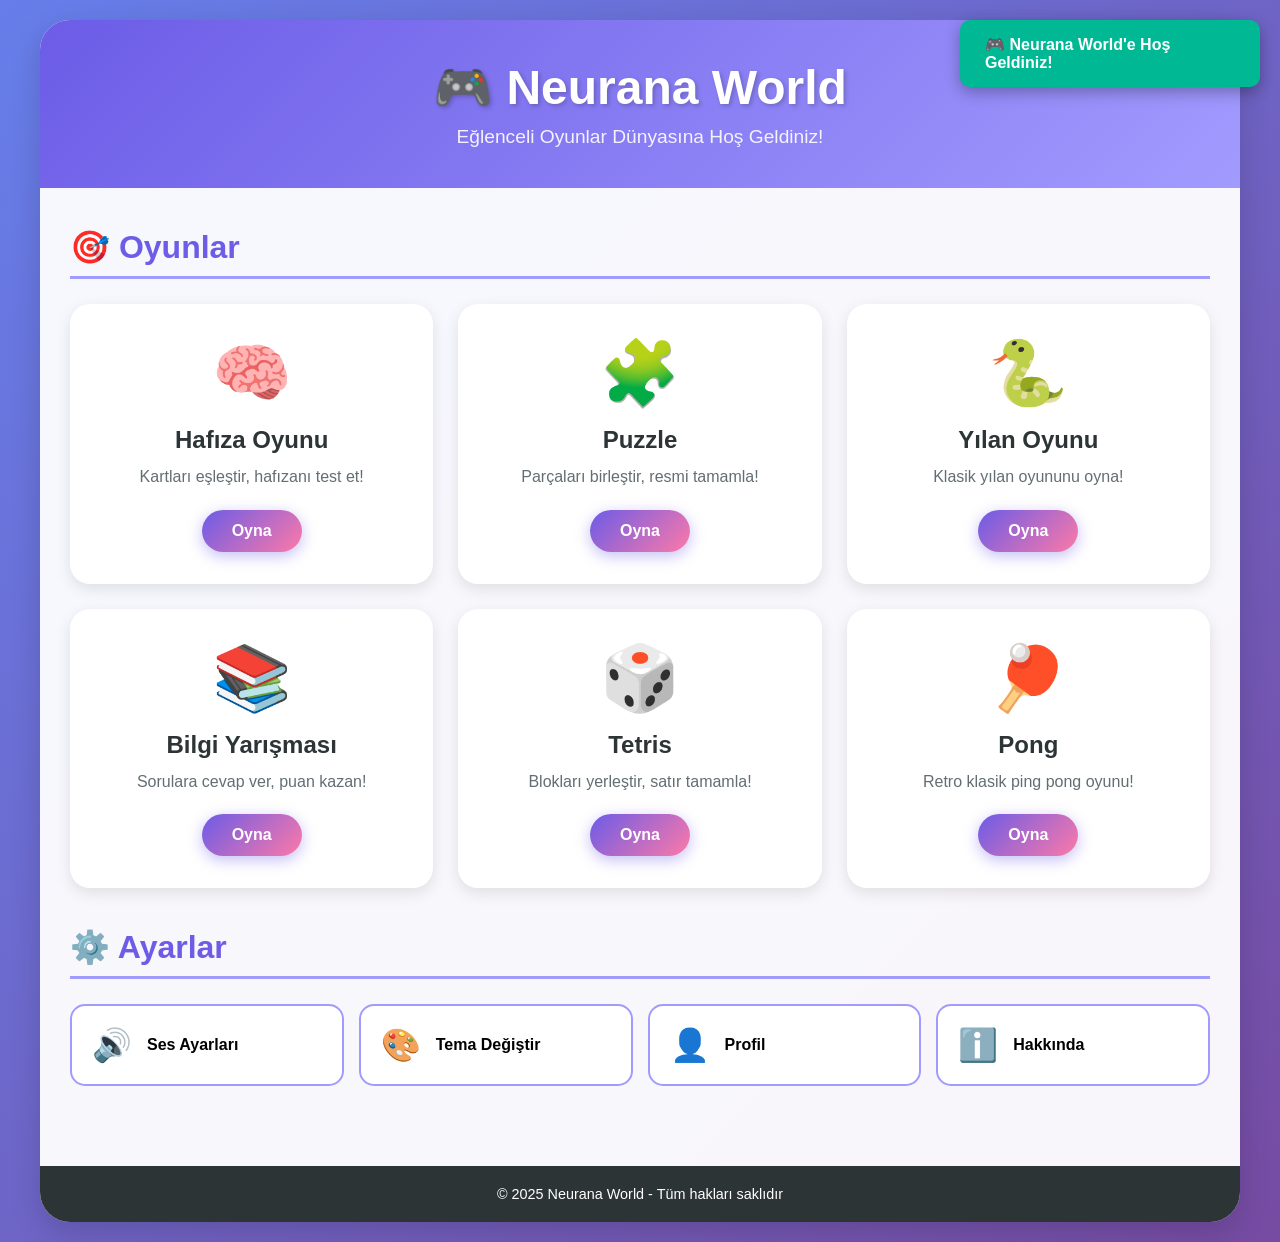
==== index.html @ c38fe825 "Add beautiful main menu with games section Created a modern, responsive main menu featuring: - 6 gam" ====
<!DOCTYPE html>
<html lang="tr">
<head>
    <meta charset="UTF-8">
    <meta name="viewport" content="width=device-width, initial-scale=1.0">
    <title>Neurana World - Ana Menü</title>
    <link rel="stylesheet" href="style.css">
</head>
<body>
    <div class="container">
        <header class="header">
            <h1 class="title">🎮 Neurana World</h1>
            <p class="subtitle">Eğlenceli Oyunlar Dünyasına Hoş Geldiniz!</p>
        </header>

        <main class="main-menu">
            <div class="menu-section">
                <h2 class="section-title">🎯 Oyunlar</h2>
                <div class="games-grid">
                    <div class="game-card" data-game="memory">
                        <div class="game-icon">🧠</div>
                        <h3>Hafıza Oyunu</h3>
                        <p>Kartları eşleştir, hafızanı test et!</p>
                        <button class="play-btn">Oyna</button>
                    </div>

                    <div class="game-card" data-game="puzzle">
                        <div class="game-icon">🧩</div>
                        <h3>Puzzle</h3>
                        <p>Parçaları birleştir, resmi tamamla!</p>
                        <button class="play-btn">Oyna</button>
                    </div>

                    <div class="game-card" data-game="snake">
                        <div class="game-icon">🐍</div>
                        <h3>Yılan Oyunu</h3>
                        <p>Klasik yılan oyununu oyna!</p>
                        <button class="play-btn">Oyna</button>
                    </div>

                    <div class="game-card" data-game="quiz">
                        <div class="game-icon">📚</div>
                        <h3>Bilgi Yarışması</h3>
                        <p>Sorulara cevap ver, puan kazan!</p>
                        <button class="play-btn">Oyna</button>
                    </div>

                    <div class="game-card" data-game="tetris">
                        <div class="game-icon">🎲</div>
                        <h3>Tetris</h3>
                        <p>Blokları yerleştir, satır tamamla!</p>
                        <button class="play-btn">Oyna</button>
                    </div>

                    <div class="game-card" data-game="pong">
                        <div class="game-icon">🏓</div>
                        <h3>Pong</h3>
                        <p>Retro klasik ping pong oyunu!</p>
                        <button class="play-btn">Oyna</button>
                    </div>
                </div>
            </div>

            <div class="menu-section">
                <h2 class="section-title">⚙️ Ayarlar</h2>
                <div class="settings-panel">
                    <button class="menu-btn">
                        <span class="btn-icon">🔊</span>
                        <span class="btn-text">Ses Ayarları</span>
                    </button>
                    <button class="menu-btn">
                        <span class="btn-icon">🎨</span>
                        <span class="btn-text">Tema Değiştir</span>
                    </button>
                    <button class="menu-btn">
                        <span class="btn-icon">👤</span>
                        <span class="btn-text">Profil</span>
                    </button>
                    <button class="menu-btn">
                        <span class="btn-icon">ℹ️</span>
                        <span class="btn-text">Hakkında</span>
                    </button>
                </div>
            </div>
        </main>

        <footer class="footer">
            <p>© 2025 Neurana World - Tüm hakları saklıdır</p>
        </footer>
    </div>

    <script src="script.js"></script>
</body>
</html>
---- style.css ----
* {
    margin: 0;
    padding: 0;
    box-sizing: border-box;
}

:root {
    --primary-color: #6c5ce7;
    --secondary-color: #a29bfe;
    --accent-color: #fd79a8;
    --dark-bg: #2d3436;
    --light-bg: #dfe6e9;
    --card-bg: #ffffff;
    --text-dark: #2d3436;
    --text-light: #636e72;
    --shadow: 0 10px 30px rgba(0, 0, 0, 0.15);
    --shadow-hover: 0 15px 40px rgba(0, 0, 0, 0.25);
}

body {
    font-family: 'Segoe UI', Tahoma, Geneva, Verdana, sans-serif;
    background: linear-gradient(135deg, #667eea 0%, #764ba2 100%);
    min-height: 100vh;
    display: flex;
    justify-content: center;
    align-items: center;
    padding: 20px;
}

.container {
    width: 100%;
    max-width: 1200px;
    background: rgba(255, 255, 255, 0.95);
    border-radius: 30px;
    box-shadow: var(--shadow);
    overflow: hidden;
    animation: fadeIn 0.6s ease-out;
}

@keyframes fadeIn {
    from {
        opacity: 0;
        transform: translateY(30px);
    }
    to {
        opacity: 1;
        transform: translateY(0);
    }
}

/* Header Styles */
.header {
    background: linear-gradient(135deg, var(--primary-color), var(--secondary-color));
    color: white;
    padding: 40px 30px;
    text-align: center;
}

.title {
    font-size: 3rem;
    font-weight: bold;
    margin-bottom: 10px;
    text-shadow: 2px 2px 4px rgba(0, 0, 0, 0.2);
    animation: bounce 1s ease-in-out;
}

@keyframes bounce {
    0%, 100% {
        transform: translateY(0);
    }
    50% {
        transform: translateY(-10px);
    }
}

.subtitle {
    font-size: 1.2rem;
    opacity: 0.9;
}

/* Main Menu Styles */
.main-menu {
    padding: 40px 30px;
}

.menu-section {
    margin-bottom: 40px;
}

.section-title {
    font-size: 2rem;
    color: var(--primary-color);
    margin-bottom: 25px;
    padding-bottom: 10px;
    border-bottom: 3px solid var(--secondary-color);
}

/* Games Grid */
.games-grid {
    display: grid;
    grid-template-columns: repeat(auto-fit, minmax(280px, 1fr));
    gap: 25px;
    margin-bottom: 30px;
}

.game-card {
    background: var(--card-bg);
    border-radius: 20px;
    padding: 30px;
    text-align: center;
    box-shadow: 0 5px 15px rgba(0, 0, 0, 0.1);
    transition: all 0.3s ease;
    cursor: pointer;
    border: 2px solid transparent;
}

.game-card:hover {
    transform: translateY(-10px);
    box-shadow: var(--shadow-hover);
    border-color: var(--primary-color);
}

.game-icon {
    font-size: 4rem;
    margin-bottom: 15px;
    animation: pulse 2s ease-in-out infinite;
}

@keyframes pulse {
    0%, 100% {
        transform: scale(1);
    }
    50% {
        transform: scale(1.1);
    }
}

.game-card h3 {
    font-size: 1.5rem;
    color: var(--text-dark);
    margin-bottom: 10px;
}

.game-card p {
    color: var(--text-light);
    margin-bottom: 20px;
    line-height: 1.6;
}

.play-btn {
    background: linear-gradient(135deg, var(--primary-color), var(--accent-color));
    color: white;
    border: none;
    padding: 12px 30px;
    border-radius: 25px;
    font-size: 1rem;
    font-weight: bold;
    cursor: pointer;
    transition: all 0.3s ease;
    box-shadow: 0 4px 15px rgba(108, 92, 231, 0.4);
}

.play-btn:hover {
    transform: scale(1.05);
    box-shadow: 0 6px 20px rgba(108, 92, 231, 0.6);
}

.play-btn:active {
    transform: scale(0.98);
}

/* Settings Panel */
.settings-panel {
    display: grid;
    grid-template-columns: repeat(auto-fit, minmax(200px, 1fr));
    gap: 15px;
}

.menu-btn {
    background: white;
    border: 2px solid var(--secondary-color);
    border-radius: 15px;
    padding: 20px;
    display: flex;
    align-items: center;
    gap: 15px;
    cursor: pointer;
    transition: all 0.3s ease;
    font-size: 1rem;
}

.menu-btn:hover {
    background: var(--secondary-color);
    color: white;
    transform: translateX(5px);
}

.btn-icon {
    font-size: 2rem;
}

.btn-text {
    font-weight: 600;
}

/* Footer */
.footer {
    background: var(--dark-bg);
    color: white;
    text-align: center;
    padding: 20px;
    font-size: 0.9rem;
}

/* Responsive Design */
@media (max-width: 768px) {
    .title {
        font-size: 2rem;
    }

    .subtitle {
        font-size: 1rem;
    }

    .games-grid {
        grid-template-columns: 1fr;
    }

    .settings-panel {
        grid-template-columns: 1fr;
    }

    .main-menu {
        padding: 20px 15px;
    }
}

/* Animations */
.game-card:nth-child(1) { animation: slideIn 0.5s ease-out 0.1s backwards; }
.game-card:nth-child(2) { animation: slideIn 0.5s ease-out 0.2s backwards; }
.game-card:nth-child(3) { animation: slideIn 0.5s ease-out 0.3s backwards; }
.game-card:nth-child(4) { animation: slideIn 0.5s ease-out 0.4s backwards; }
.game-card:nth-child(5) { animation: slideIn 0.5s ease-out 0.5s backwards; }
.game-card:nth-child(6) { animation: slideIn 0.5s ease-out 0.6s backwards; }

@keyframes slideIn {
    from {
        opacity: 0;
        transform: translateX(-50px);
    }
    to {
        opacity: 1;
        transform: translateX(0);
    }
}
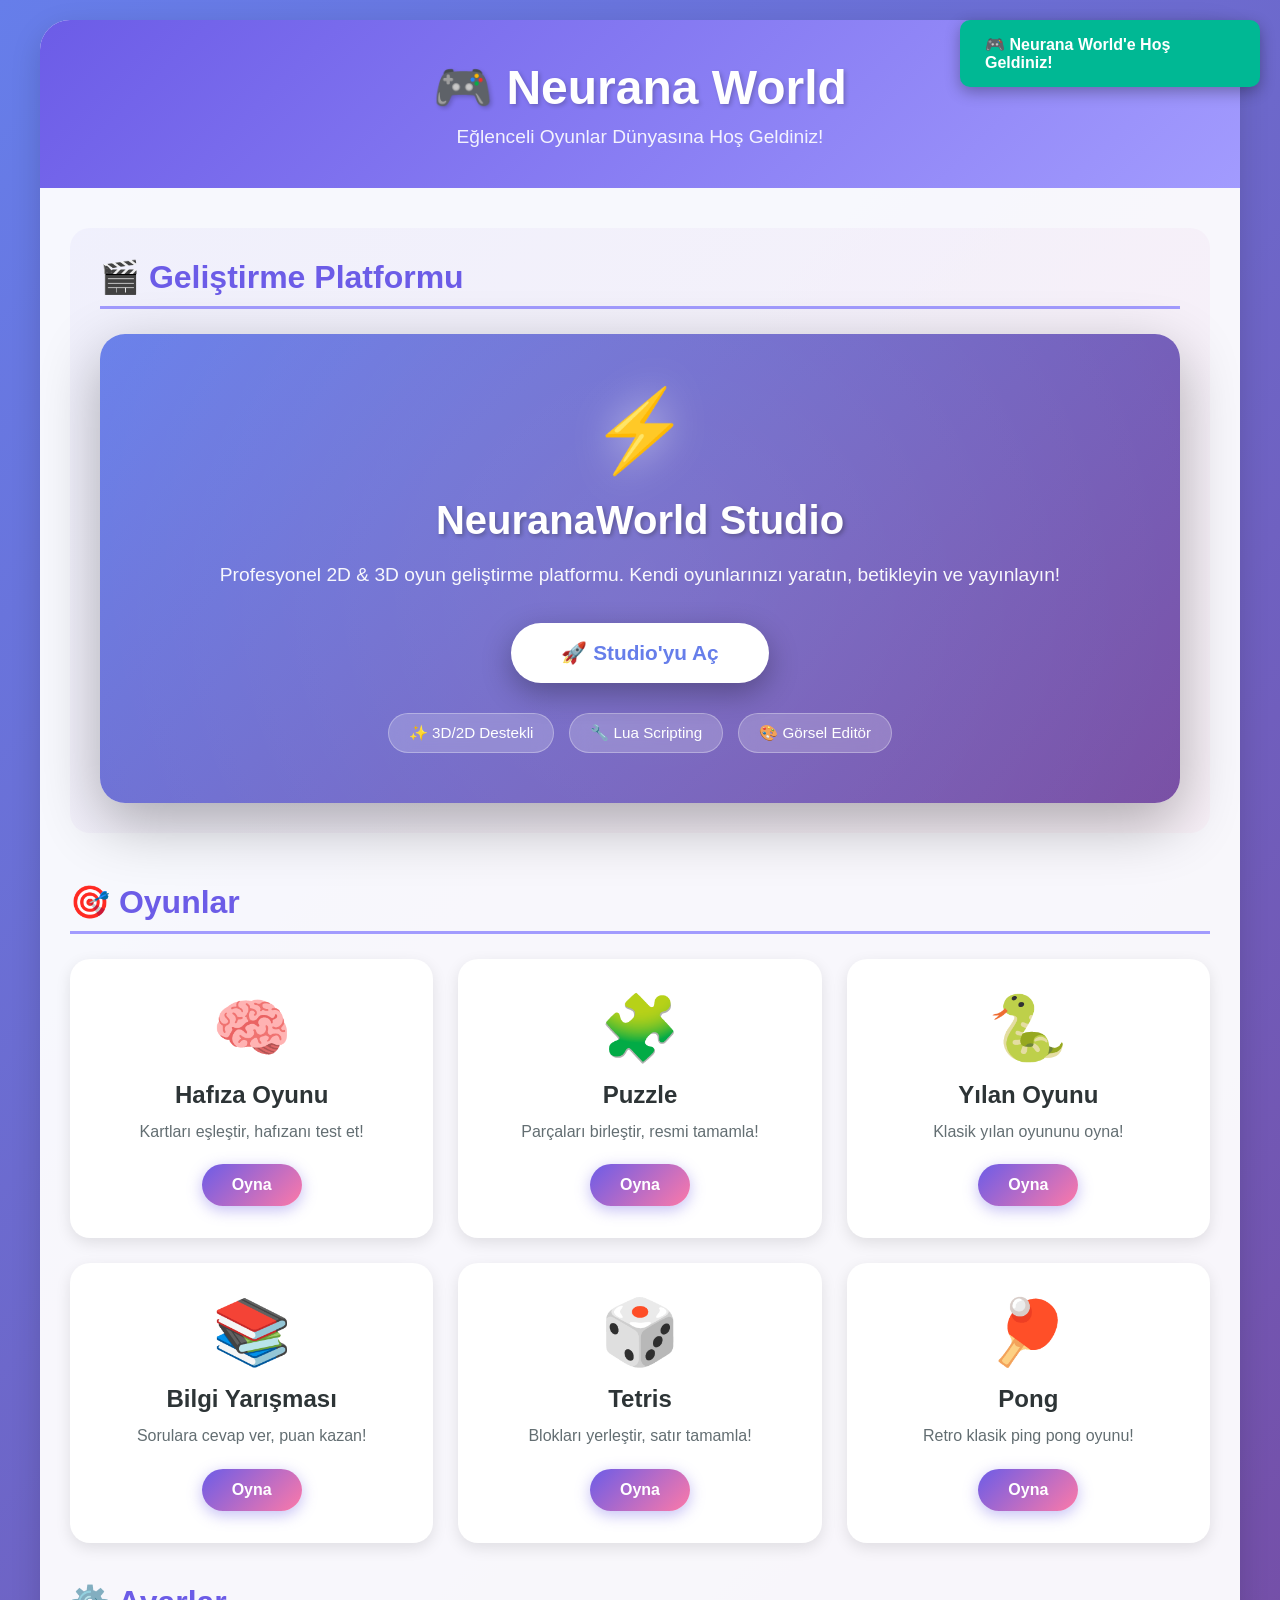
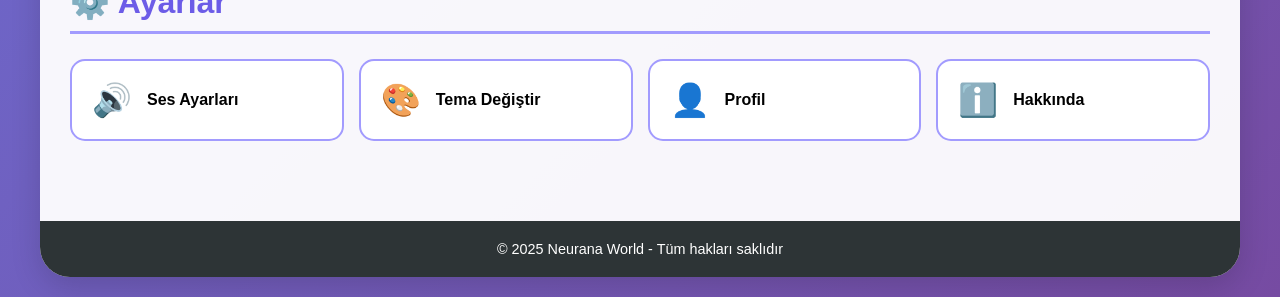
==== commit 15019c0e: "Add NeuranaWorld Studio foundation and roadmap Features: - Added Studio button to main menu with stu" ====
--- a/index.html
+++ b/index.html
@@ -14,6 +14,24 @@
         </header>
 
         <main class="main-menu">
+            <!-- NeuranaWorld Studio Section -->
+            <div class="menu-section studio-section">
+                <h2 class="section-title">🎬 Geliştirme Platformu</h2>
+                <div class="studio-card">
+                    <div class="studio-icon">⚡</div>
+                    <h2>NeuranaWorld Studio</h2>
+                    <p>Profesyonel 2D & 3D oyun geliştirme platformu. Kendi oyunlarınızı yaratın, betikleyin ve yayınlayın!</p>
+                    <button class="studio-btn" id="openStudio">
+                        <span>🚀 Studio'yu Aç</span>
+                    </button>
+                    <div class="studio-features">
+                        <span class="feature-tag">✨ 3D/2D Destekli</span>
+                        <span class="feature-tag">🔧 Lua Scripting</span>
+                        <span class="feature-tag">🎨 Görsel Editör</span>
+                    </div>
+                </div>
+            </div>
+
             <div class="menu-section">
                 <h2 class="section-title">🎯 Oyunlar</h2>
                 <div class="games-grid">
--- a/style.css
+++ b/style.css
@@ -212,6 +212,109 @@
     font-size: 0.9rem;
 }
 
+/* Studio Section Styles */
+.studio-section {
+    background: linear-gradient(135deg, rgba(108, 92, 231, 0.05), rgba(253, 121, 168, 0.05));
+    padding: 30px;
+    border-radius: 20px;
+    margin-bottom: 50px;
+}
+
+.studio-card {
+    background: linear-gradient(135deg, #667eea 0%, #764ba2 100%);
+    color: white;
+    padding: 50px;
+    border-radius: 25px;
+    text-align: center;
+    box-shadow: 0 20px 60px rgba(0, 0, 0, 0.3);
+    position: relative;
+    overflow: hidden;
+    transition: all 0.4s ease;
+}
+
+.studio-card::before {
+    content: '';
+    position: absolute;
+    top: -50%;
+    right: -50%;
+    width: 200%;
+    height: 200%;
+    background: radial-gradient(circle, rgba(255,255,255,0.1) 0%, transparent 70%);
+    animation: rotate 20s linear infinite;
+}
+
+@keyframes rotate {
+    from { transform: rotate(0deg); }
+    to { transform: rotate(360deg); }
+}
+
+.studio-card:hover {
+    transform: translateY(-10px) scale(1.02);
+    box-shadow: 0 30px 80px rgba(0, 0, 0, 0.4);
+}
+
+.studio-icon {
+    font-size: 5rem;
+    margin-bottom: 20px;
+    animation: pulse 2s ease-in-out infinite;
+    filter: drop-shadow(0 0 20px rgba(255, 255, 255, 0.5));
+}
+
+.studio-card h2 {
+    font-size: 2.5rem;
+    margin-bottom: 15px;
+    text-shadow: 2px 2px 4px rgba(0, 0, 0, 0.3);
+}
+
+.studio-card p {
+    font-size: 1.2rem;
+    margin-bottom: 30px;
+    opacity: 0.95;
+    line-height: 1.8;
+}
+
+.studio-btn {
+    background: white;
+    color: #667eea;
+    border: none;
+    padding: 18px 50px;
+    border-radius: 50px;
+    font-size: 1.3rem;
+    font-weight: bold;
+    cursor: pointer;
+    transition: all 0.3s ease;
+    box-shadow: 0 10px 30px rgba(0, 0, 0, 0.3);
+    position: relative;
+    z-index: 1;
+}
+
+.studio-btn:hover {
+    transform: scale(1.1);
+    box-shadow: 0 15px 40px rgba(0, 0, 0, 0.4);
+    background: #f0f0f0;
+}
+
+.studio-btn:active {
+    transform: scale(1.05);
+}
+
+.studio-features {
+    margin-top: 30px;
+    display: flex;
+    justify-content: center;
+    gap: 15px;
+    flex-wrap: wrap;
+}
+
+.feature-tag {
+    background: rgba(255, 255, 255, 0.2);
+    padding: 10px 20px;
+    border-radius: 20px;
+    font-size: 0.95rem;
+    backdrop-filter: blur(10px);
+    border: 1px solid rgba(255, 255, 255, 0.3);
+}
+
 /* Responsive Design */
 @media (max-width: 768px) {
     .title {
@@ -232,6 +335,22 @@
 
     .main-menu {
         padding: 20px 15px;
+    }
+
+    .studio-card {
+        padding: 30px 20px;
+    }
+
+    .studio-card h2 {
+        font-size: 1.8rem;
+    }
+
+    .studio-icon {
+        font-size: 3.5rem;
+    }
+
+    .studio-features {
+        flex-direction: column;
     }
 }
 
